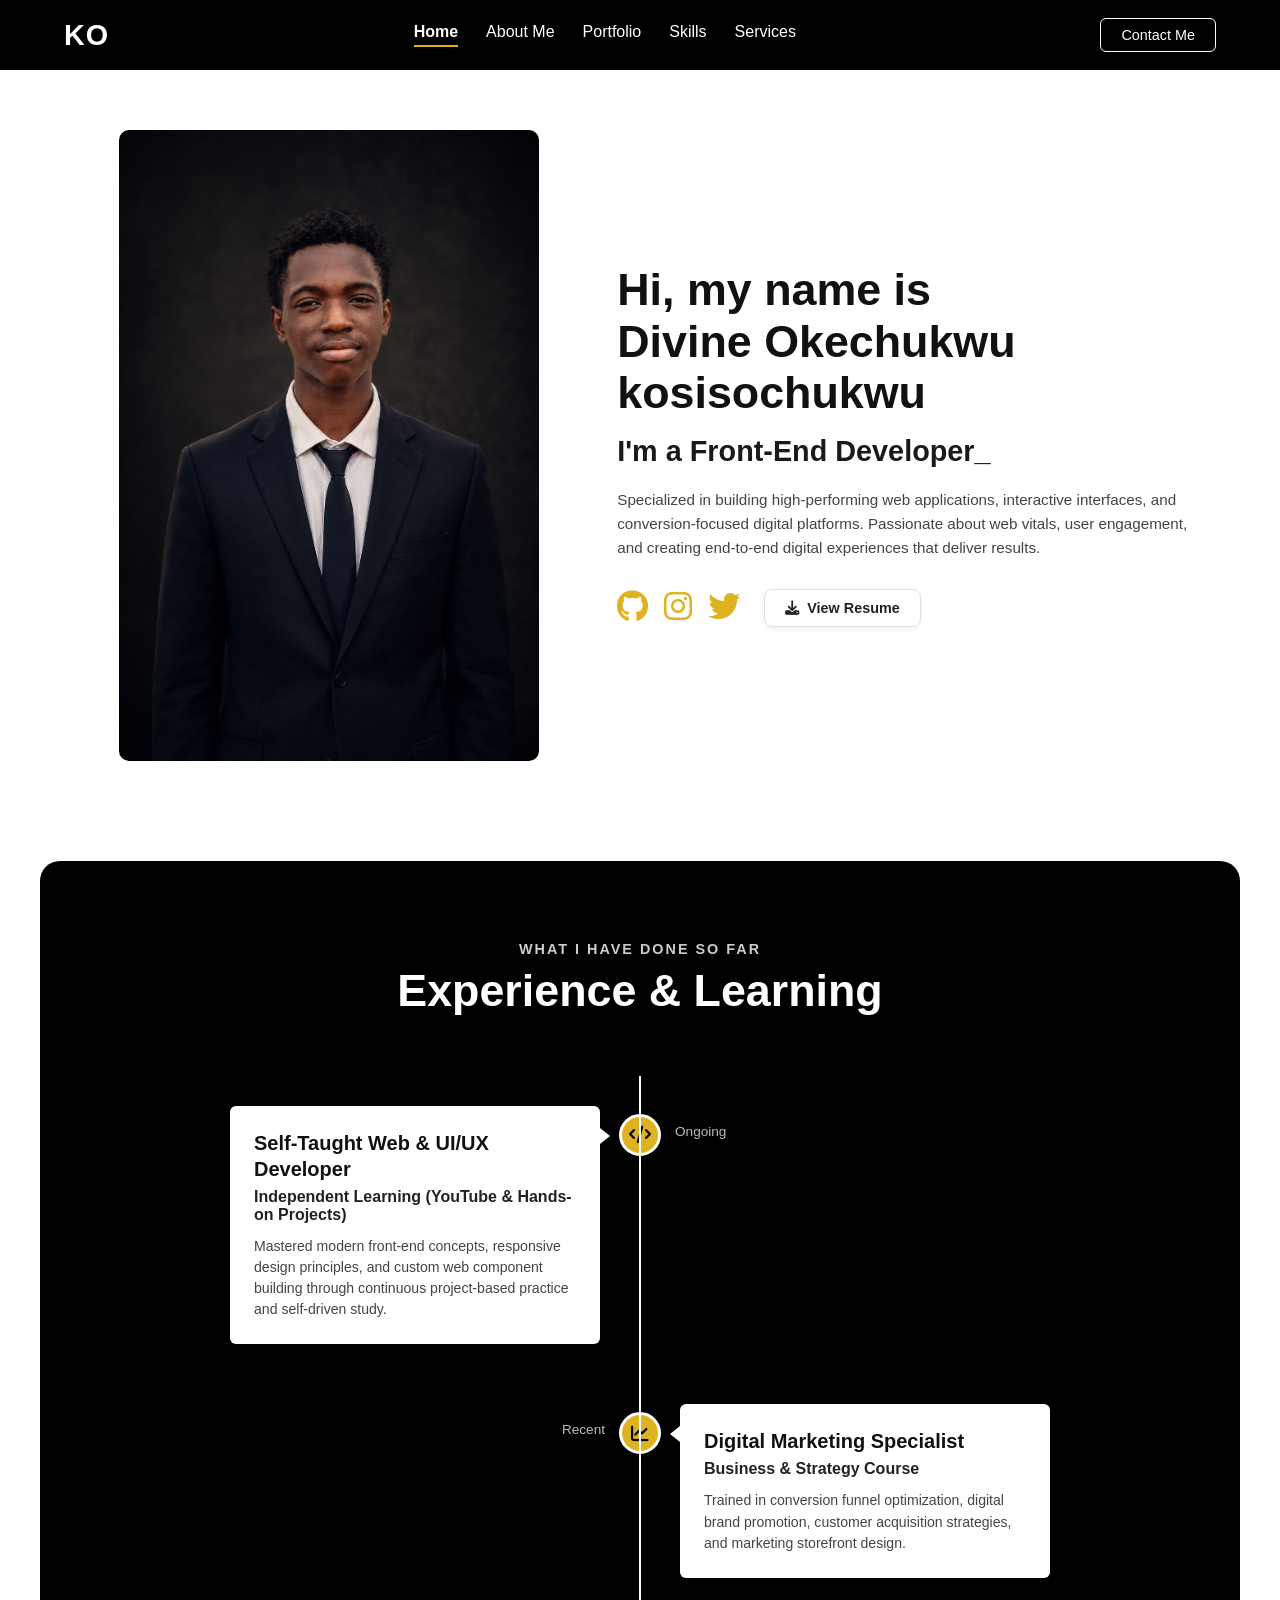
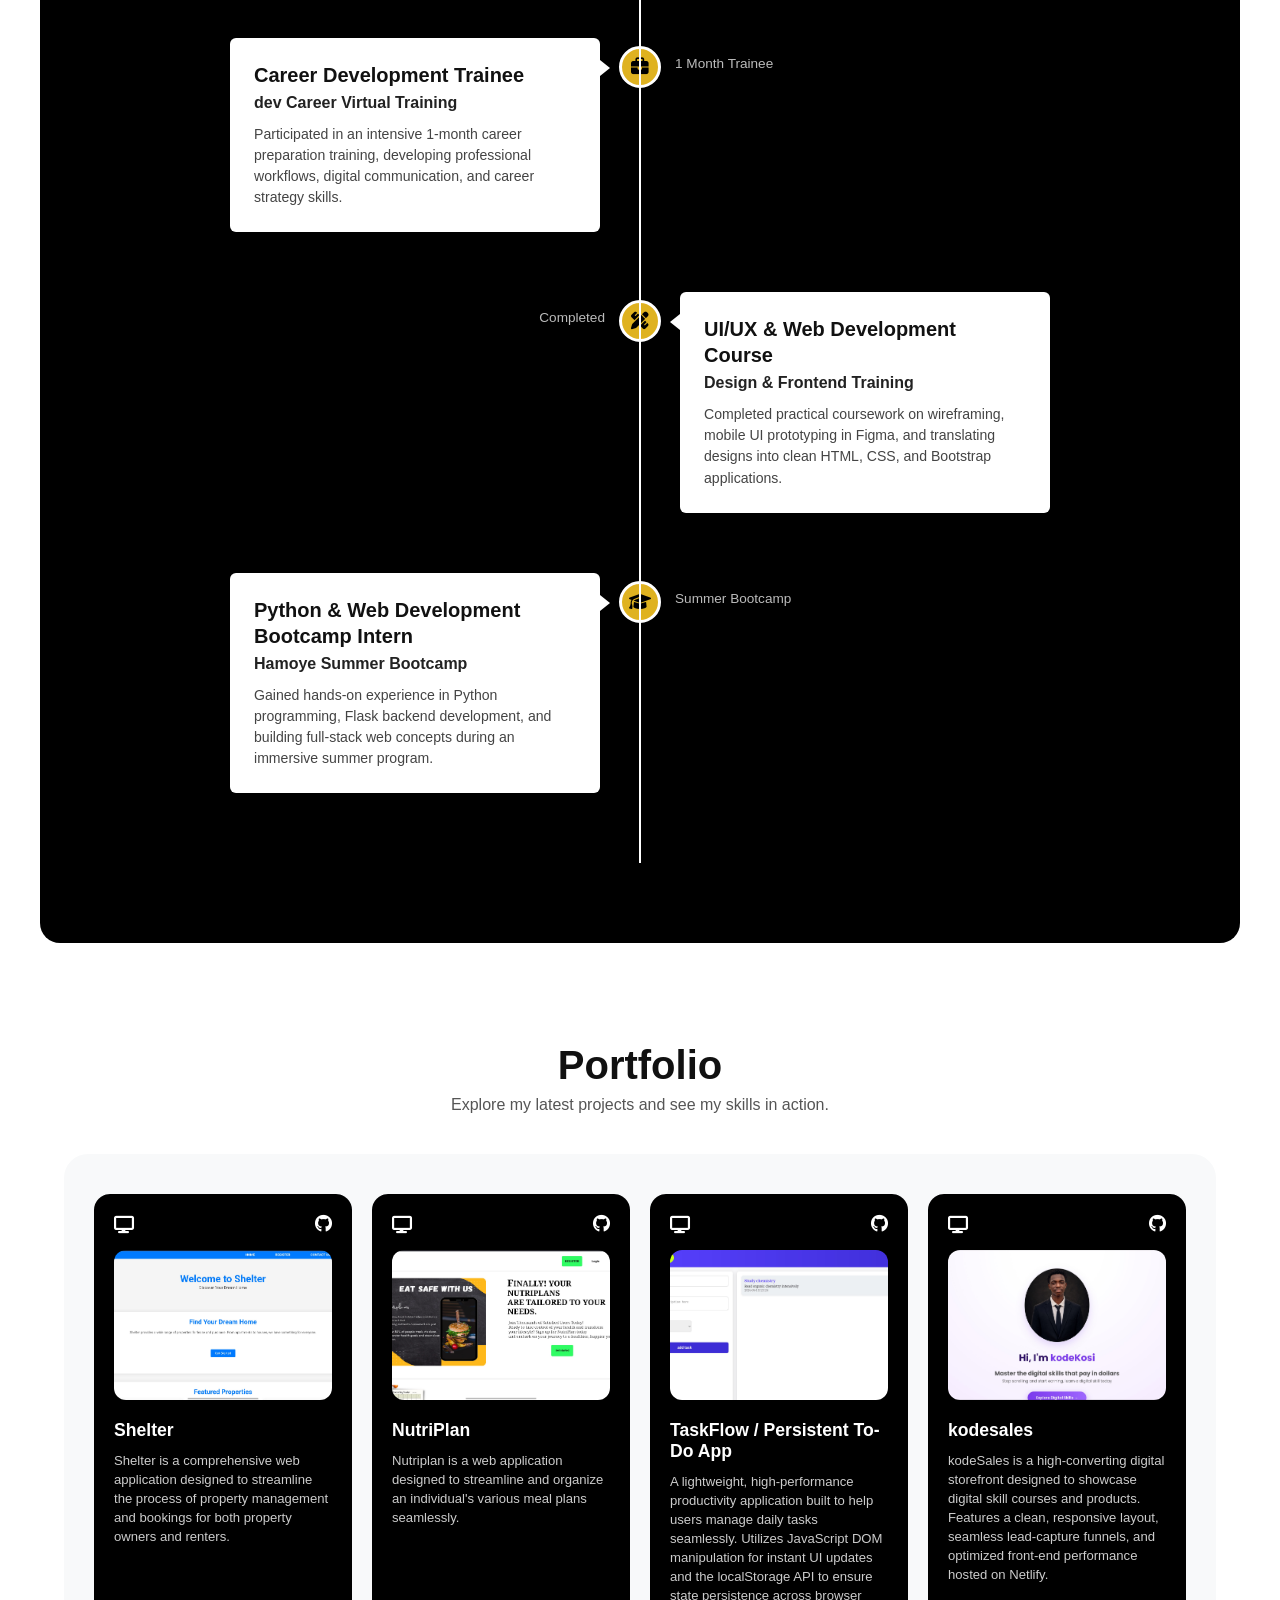
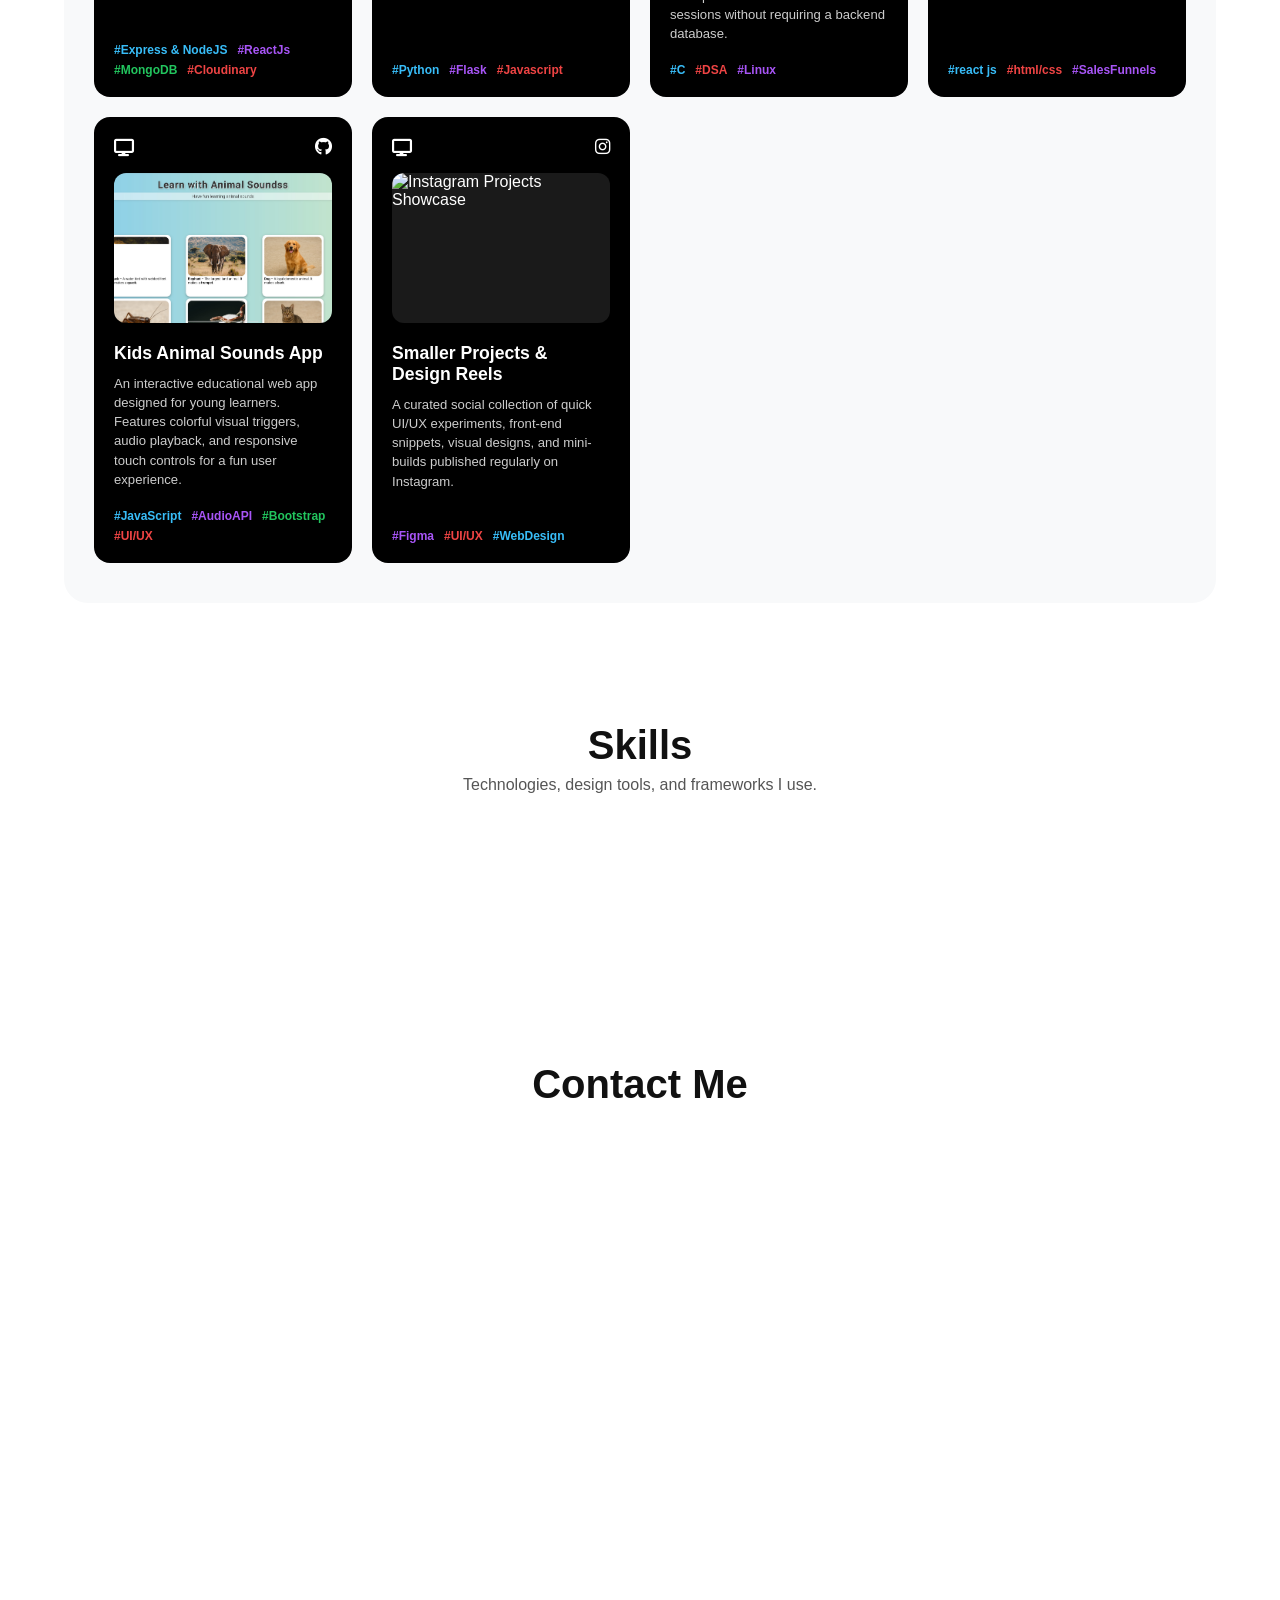
==== index.html @ f2a3d85d "Update image sources in index.html" ====
<!DOCTYPE html>
<html lang="en">
<head>
  <meta charset="UTF-8">
  <meta name="viewport" content="width=device-width, initial-scale=1.0">
  <title>Portfolio - Home</title>
  <link rel="stylesheet" href="style.css">
  <!-- Font Awesome for Social & Button Icons -->
  <link rel="stylesheet" href="https://cdnjs.cloudflare.com/ajax/libs/font-awesome/6.4.0/css/all.min.css">
</head>
<body>

  <!-- Navigation Bar -->
  <header class="navbar">
    <div class="nav-container">
      <a href="#" class="logo">KO</a>
      <nav class="nav-links">
        <a href="#home">Home</a>
        <a href="#about" class="active">About Me</a>
        <a href="#portfolio">Portfolio</a>
        <a href="#skills">Skills</a>
        <a href="#services">Services</a>
      </nav>
      <a href="#contact" class="btn-contact">Contact Me</a>
    </div>
  </header>

  <!-- Hero / About Section -->
  <section class="hero-section" id='hero'>
    <div class="hero-container">
      
      <!-- Profile Image -->
      <div class="hero-image">
        <img src="gemnipic.png" alt="Profile Photo">
      </div>

      <!-- Profile Info -->
      <div class="hero-content">
        <h1 class="hero-title">
          Hi, my name is <br>
          <span class="name">Divine Okechukwu kosisochukwu</span>
        </h1>
        
        <h2 class="hero-subtitle">
          I'm a <span class="typing-text">frontend web developer</span><span class="cursor">_</span>
        </h2>

        <p class="hero-description">
         Specialized in building high-performing web applications, interactive interfaces, and conversion-focused digital platforms. Passionate
          about web vitals, user engagement, and creating end-to-end digital experiences that deliver results.
        </p>

        <!-- Social Icons & Resume Button -->
        <div class="hero-actions">
          <div class="social-icons">
            <a href="https://github.com/KosisochukwuD" aria-label="GitHub"><i class="fa-brands fa-github"></i></a>
            <a href="" aria-label="instagram"><i class="fa-brands fa-instagram"></i></a>
            <a href="https://x.com/kodekodeccak" aria-label="X (Twitter)"><i class="fa-brands fa-twitter"></i></a>
          </div>
          
          <a href="#" class="btn-resume">
            <i class="fa-solid fa-download"></i> View Resume
          </a>
        </div>
      </div>

    </div>
  </section>
  <!-- ================= EXPERIENCE TIMELINE SECTION ================= -->
<section class="experience-section" id="experience">
  <div class="experience-container">
    
    <span class="section-tag">WHAT I HAVE DONE SO FAR</span>
    <h2 class="experience-title">Experience & Learning</h2>

    <div class="timeline">

      <!-- Item 1: Self-Taught & Learning Journey -->
      <div class="timeline-item left">
        <div class="timeline-content">
          <h3>Self-Taught Web & UI/UX Developer</h3>
          <h4>Independent Learning (YouTube & Hands-on Projects)</h4>
          <p>Mastered modern front-end concepts, responsive design principles, and custom web component building through continuous project-based practice and self-driven study.</p>
        </div>
        <div class="timeline-icon">
          <i class="fa-solid fa-code"></i>
        </div>
        <div class="timeline-date">Ongoing</div>
      </div>

      <!-- Item 2: Digital Marketing -->
      <div class="timeline-item right">
        <div class="timeline-content">
          <h3>Digital Marketing Specialist</h3>
          <h4>Business & Strategy Course</h4>
          <p>Trained in conversion funnel optimization, digital brand promotion, customer acquisition strategies, and marketing storefront design.</p>
        </div>
        <div class="timeline-icon">
          <i class="fa-solid fa-chart-line"></i>
        </div>
        <div class="timeline-date">Recent</div>
      </div>

      <!-- Item 3: Virtual Training -->
      <div class="timeline-item left">
        <div class="timeline-content">
          <h3>Career Development Trainee</h3>
          <h4>dev Career Virtual Training</h4>
          <p>Participated in an intensive 1-month career preparation training, developing professional workflows, digital communication, and career strategy skills.</p>
        </div>
        <div class="timeline-icon">
          <i class="fa-solid fa-briefcase"></i>
        </div>
        <div class="timeline-date">1 Month Trainee</div>
      </div>

      <!-- Item 4: UI/UX & Web Dev Course -->
      <div class="timeline-item right">
        <div class="timeline-content">
          <h3>UI/UX & Web Development Course</h3>
          <h4>Design & Frontend Training</h4>
          <p>Completed practical coursework on wireframing, mobile UI prototyping in Figma, and translating designs into clean HTML, CSS, and Bootstrap applications.</p>
        </div>
        <div class="timeline-icon">
          <i class="fa-solid fa-pen-ruler"></i>
        </div>
        <div class="timeline-date">Completed</div>
      </div>

      <!-- Item 5: Hamoye Bootcamp -->
      <div class="timeline-item left">
        <div class="timeline-content">
          <h3>Python & Web Development Bootcamp Intern</h3>
          <h4>Hamoye Summer Bootcamp</h4>
          <p>Gained hands-on experience in Python programming, Flask backend development, and building full-stack web concepts during an immersive summer program.</p>
        </div>
        <div class="timeline-icon">
          <i class="fa-solid fa-graduation-cap"></i>
        </div>
        <div class="timeline-date">Summer Bootcamp</div>
      </div>

    </div>
  </div>
</section>

<!-- ================= PORTFOLIO SECTION ================= -->
<section class="portfolio-section" id="portfolio">
  <div class="portfolio-header">
    <h2>Portfolio</h2>
    <p>Explore my latest projects and see my skills in action.</p>
  </div>

  <div class="portfolio-wrapper">
    <div class="portfolio-grid">

      <!-- Card 1: Shelter -->
      <div class="portfolio-card">
        <div class="card-header-icons">
          <i class="fa-solid fa-display"></i>
          <a href="#" aria-label="GitHub Repository"><i class="fa-brands fa-github"></i></a>
        </div>
        <div class="card-image-box">
          <img src="shelpic~2.jpg" alt="Shelter Project Preview">
        </div>
        <h3>Shelter</h3>
        <p>Shelter is a comprehensive web application designed to streamline the process of property management and bookings for both property owners and renters.</p>
        <div class="card-tags">
          <span class="tag-blue">#Express & NodeJS</span>
          <span class="tag-purple">#ReactJs</span>
          <span class="tag-green">#MongoDB</span>
          <span class="tag-red">#Cloudinary</span>
        </div>
      </div>

      <!-- Card 2: NutriPlan -->
      <div class="portfolio-card">
        <div class="card-header-icons">
          <i class="fa-solid fa-display"></i>
          <a href="#" aria-label="GitHub Repository"><i class="fa-brands fa-github"></i></a>
        </div>
        <div class="card-image-box">
          <img src="nutripic~2.jpg" alt="NutriPlan Project Preview">
        </div>
        <h3>NutriPlan</h3>
        <p>Nutriplan is a web application designed to streamline and organize an individual's various meal plans seamlessly.</p>
        <div class="card-tags">
          <span class="tag-blue">#Python</span>
          <span class="tag-purple">#Flask</span>
          <span class="tag-red">#Javascript</span>
        </div>
      </div>

      <!-- Card 3: Simple Shell -->
      <div class="portfolio-card">
        <div class="card-header-icons">
          <i class="fa-solid fa-display"></i>
          <a href="#" aria-label="GitHub Repository"><i class="fa-brands fa-github"></i></a>
        </div>
        <div class="card-image-box">
          <img src="todopic~2.jpg" alt="To-Do app preview">
        </div>
        <h3>TaskFlow / Persistent To-Do App</h3>
        <p> A lightweight, high-performance productivity application built to help users manage daily tasks seamlessly. Utilizes JavaScript DOM manipulation for 
        instant UI updates and the localStorage API to ensure state persistence across browser sessions without requiring a backend database.</p>
        <div class="card-tags">
          <span class="tag-blue">#C</span>
          <span class="tag-red">#DSA</span>
          <span class="tag-purple">#Linux</span>
        </div>
      </div>

      <!-- Card 4: Monty Bytecode Interpreter -->
      <div class="portfolio-card">
        <div class="card-header-icons">
          <i class="fa-solid fa-display"></i>
          <a href="#" aria-label="GitHub Repository"><i class="fa-brands fa-github"></i></a>
        </div>
        <div class="card-image-box">
          <img src="kodepic~2.jpg" alt="kodesales preview">
        </div>
        <h3>kodesales</h3>
        <p>kodeSales is a high-converting digital storefront designed to showcase digital skill courses and products. Features a clean, responsive layout, seamless lead-capture funnels, and optimized front-end performance hosted on Netlify.</p>
        <div class="card-tags">
          <span class="tag-blue">#react js</span>
          <span class="tag-red">#html/css</span>
          <span class="tag-purple">#SalesFunnels</span>
        </div>
      </div>
 <div class="portfolio-card">
        <div class="card-header-icons">
          <i class="fa-solid fa-display"></i>
          <a href="#" aria-label="GitHub Repository"><i class="fa-brands fa-github"></i></a>
        </div>
        <div class="card-image-box">
          <img src="anpic~2.jpg" alt="Animal Sounds App Preview">
        </div>
        <h3>Kids Animal Sounds App</h3>
        <p>An interactive educational web app designed for young learners. Features colorful visual triggers, audio playback, and responsive touch controls for a fun user experience.</p>
        <div class="card-tags">
          <span class="tag-blue">#JavaScript</span>
          <span class="tag-purple">#AudioAPI</span>
          <span class="tag-green">#Bootstrap</span>
          <span class="tag-red">#UI/UX</span>
        </div>
      </div>

      <!-- Card 4: Micro-Projects Showcase -->
      <div class="portfolio-card">
        <div class="card-header-icons">
          <i class="fa-solid fa-display"></i>
          <a href="#" target="_blank" aria-label="Instagram Profile"><i class="fa-brands fa-instagram"></i></a>
        </div>
        <div class="card-image-box">
          <img src="instapic~2.jpg" alt="Instagram Projects Showcase">
        </div>
        <h3>Smaller Projects & Design Reels</h3>
        <p>A curated social collection of quick UI/UX experiments, front-end snippets, visual designs, and mini-builds published regularly on Instagram.</p>
        <div class="card-tags">
          <span class="tag-purple">#Figma</span>
          <span class="tag-red">#UI/UX</span>
          <span class="tag-blue">#WebDesign</span>
        </div>
      </div>
    </div>
  </div>
</section>


<!-- ================= SKILLS SECTION ================= -->
<section class="skills-section" id="skills">
  <div class="skills-header">
    <h2>Skills</h2>
    <p>Technologies, design tools, and frameworks I use.</p>
  </div>

  <div class="skills-banner">
    <div class="skill-circle" title="HTML5"><i class="fa-brands fa-html5" style="color: #e34f26;"></i></div>
    <div class="skill-circle" title="CSS3"><i class="fa-brands fa-css3-alt" style="color: #1572b6;"></i></div>
    <div class="skill-circle" title="JavaScript"><i class="fa-brands fa-js" style="color: #f7df1e;"></i></div>
    <div class="skill-circle" title="React"><i class="fa-brands fa-react" style="color: #61dafb;"></i></div>
    <div class="skill-circle" title="Bootstrap"><i class="fa-brands fa-bootstrap" style="color: #7952b3;"></i></div>
    <div class="skill-circle" title="Python"><i class="fa-brands fa-python" style="color: #3776ab;"></i></div>
    <div class="skill-circle" title="Flask"><i class="fa-solid fa-pepper-hot" style="color: #000;"></i></div>
    <div class="skill-circle" title="Figma"><i class="fa-brands fa-figma" style="color: #f24e1e;"></i></div>
  </div>
</section>


<!-- ================= CONTACT ME SECTION ================= -->
<section class="contact-section" id="contact">
  <h2 class="contact-title">Contact Me</h2>

  <div class="contact-card">
    <form class="contact-form" action="#" method="POST">
      <div class="form-group">
        <label for="name">Name</label>
        <input type="text" id="name" name="name" required>
      </div>

      <div class="form-group">
        <label for="email">Email</label>
        <input type="email" id="email" name="email" required>
      </div>

      <div class="form-group">
        <label for="message">Message</label>
        <textarea id="message" name="message" rows="3" required></textarea>
      </div>

      <button type="submit" class="btn-send">Send</button>
    </form>
  </div>
</section>
</body>
<script src="script.js"></script>
</html>
---- style.css ----
/* Reset & Base Styles */
* {
  margin: 0;
  padding: 0;
  box-sizing: border-box;
  font-family: -apple-system, BlinkMacSystemFont, "Segoe UI", Roboto, Helvetica, Arial, sans-serif;
}

body {
  background-color: #ffffff;
  color: #111111;
}

/* ================= NAVBAR ================= */
.navbar {
  background-color: #000000;
  padding: 18px 5%;
  position: sticky;
  top: 0;
  z-index: 1000;
}

.nav-container {
  max-width: 1200px;
  margin: 0 auto;
  display: flex;
  justify-content: space-between;
  align-items: center;
}

.logo {
  color: #ffffff;
  font-size: 1.8rem;
  font-weight: 700;
  text-decoration: none;
  letter-spacing: 1px;
}

.nav-links {
  display: flex;
  gap: 28px;
}

.nav-links a {
  color: #ffffff;
  text-decoration: none;
  font-size: 1rem;
  font-weight: 500;
  transition: opacity 0.2s;
}

.nav-links a:hover,
.nav-links a.active {
  font-weight: 700;
}

.btn-contact {
  color: #ffffff;
  text-decoration: none;
  border: 1px solid #ffffff;
  padding: 8px 20px;
  border-radius: 6px;
  font-size: 0.9rem;
  transition: background-color 0.2s, color 0.2s;
}

.btn-contact:hover {
  background-color: #ffffff;
  color: #000000;
}

/* ================= HERO / ABOUT SECTION ================= */
.hero-section {
  padding: 60px 5%;
  display: flex;
  justify-content: center;
  align-items: center;
}

.hero-container {
  max-width: 1100px;
  width: 100%;
  display: flex;
  align-items: center;
  gap: 50px;
}

/* Image Container */
.hero-image {
  flex: 1;
  display: flex;
  justify-content: center;
}

.hero-image img {
  width: 100%;
  max-width: 420px;
  height: auto;
  object-fit: cover;
  border-radius: 10px;
}

/* Text Content */
.hero-content {
  flex: 1.2;
}

.hero-title {
  font-size: 2.8rem;
  font-weight: 800;
  color: #111111;
  line-height: 1.15;
  margin-bottom: 16px;
}

.hero-subtitle {
  font-size: 1.8rem;
  font-weight: 800;
  color: #1a1a1a;
  margin-bottom: 20px;
}

.cursor {
  animation: blink 1s infinite;
}

@keyframes blink {
  0%, 100% { opacity: 1; }
  50% { opacity: 0; }
}

.hero-description {
  font-size: 0.95rem;
  color: #444444;
  line-height: 1.6;
  margin-bottom: 28px;
  max-width: 580px;
}

/* Actions Row */
.hero-actions {
  display: flex;
  align-items: center;
  gap: 24px;
}

.social-icons {
  display: flex;
  gap: 16px;
}

.social-icons a {
  color: #dfb220; /* Matching the yellow-gold color */
  font-size: 2rem;
  text-decoration: none;
  transition: transform 0.2s ease;
}

.social-icons a:hover {
  transform: translateY(-3px);
}

/* Resume Button */
.btn-resume {
  display: inline-flex;
  align-items: center;
  gap: 8px;
  background-color: #ffffff;
  color: #222222;
  border: 1px solid #e0e0e0;
  padding: 10px 20px;
  border-radius: 8px;
  font-weight: 600;
  font-size: 0.9rem;
  text-decoration: none;
  box-shadow: 0 2px 5px rgba(0, 0, 0, 0.05);
  transition: box-shadow 0.2s, transform 0.2s;
}

.btn-resume:hover {
  box-shadow: 0 4px 12px rgba(0, 0, 0, 0.1);
  transform: translateY(-1px);
}

/* ================= RESPONSIVE DESIGN ================= */
@media (max-width: 900px) {
  .hero-container {
    flex-direction: column;
    text-align: center;
  }

  .hero-title {
    font-size: 2.2rem;
  }

  .hero-subtitle {
    font-size: 1.4rem;
  }

  .hero-actions {
    justify-content: center;
    flex-wrap: wrap;
  }

  .nav-links {
    display: none; /* Add a hamburger menu here if needed for mobile */
  }
}
/* ================= EXPERIENCE / TIMELINE SECTION ================= */
.experience-section {
  background-color: #000000;
  color: #ffffff;
  padding: 80px 20px;
  border-radius: 20px;
  max-width: 1200px;
  margin: 40px auto;
}

.experience-container {
  max-width: 1000px;
  margin: 0 auto;
  text-align: center;
}

.section-tag {
  display: block;
  font-size: 0.9rem;
  letter-spacing: 2px;
  color: #cccccc;
  text-transform: uppercase;
  margin-bottom: 8px;
  font-weight: 600;
}

.experience-title {
  font-size: 2.8rem;
  font-weight: 800;
  color: #ffffff;
  margin-bottom: 60px;
}

/* Timeline Layout */
.timeline {
  position: relative;
  max-width: 900px;
  margin: 0 auto;
  padding: 20px 0;
}

/* Central Vertical White Line */
.timeline::after {
  content: '';
  position: absolute;
  width: 2px;
  background-color: #ffffff;
  top: 0;
  bottom: 0;
  left: 50%;
  margin-left: -1px;
}

/* Individual Timeline Items */
.timeline-item {
  position: relative;
  width: 50%;
  padding: 10px 40px;
  box-sizing: border-box;
  margin-bottom: 40px;
}

/* Left & Right Alternating Positions */
.timeline-item.left {
  left: 0;
  text-align: left;
}

.timeline-item.right {
  left: 50%;
  text-align: left;
}

/* White Content Cards */
.timeline-content {
  background-color: #ffffff;
  color: #111111;
  padding: 24px;
  border-radius: 6px;
  position: relative;
  box-shadow: 0 4px 15px rgba(0, 0, 0, 0.3);
}

.timeline-content h3 {
  font-size: 1.25rem;
  font-weight: 700;
  color: #111111;
  margin-bottom: 6px;
  line-height: 1.3;
}

.timeline-content h4 {
  font-size: 1rem;
  font-weight: 600;
  color: #222222;
  margin-bottom: 12px;
}

.timeline-content p {
  font-size: 0.88rem;
  color: #444444;
  line-height: 1.5;
}

/* Card Arrows / Pointer Triangles */
.timeline-item.left .timeline-content::after {
  content: " ";
  position: absolute;
  top: 22px;
  right: -10px;
  border-width: 8px 0 8px 10px;
  border-style: solid;
  border-color: transparent transparent transparent #ffffff;
}

.timeline-item.right .timeline-content::after {
  content: " ";
  position: absolute;
  top: 22px;
  left: -10px;
  border-width: 8px 10px 8px 0;
  border-style: solid;
  border-color: transparent #ffffff transparent transparent;
}

/* Gold/Yellow Circular Badges */
.timeline-icon {
  position: absolute;
  width: 42px;
  height: 42px;
  background-color: #dfb220; /* Gold/yellow fill */
  border: 3px solid #ffffff;
  border-radius: 50%;
  top: 18px;
  z-index: 2;
  display: flex;
  align-items: center;
  justify-content: center;
  color: #000000;
  font-size: 1.1rem;
}

.timeline-item.left .timeline-icon {
  right: -21px;
}

.timeline-item.right .timeline-icon {
  left: -21px;
}

/* Timeline Dates (Opposite the cards) */
.timeline-date {
  position: absolute;
  top: 28px;
  font-size: 0.85rem;
  color: #bbbbbb;
  white-space: nowrap;
}

.timeline-item.left .timeline-date {
  left: calc(100% + 35px);
}

.timeline-item.right .timeline-date {
  right: calc(100% + 35px);
}

/* ================= MOBILE RESPONSIVENESS ================= */
@media (max-width: 768px) {
  /* Move central line to the left edge on mobile */
  .timeline::after {
    left: 31px;
  }

  .timeline-item {
    width: 100%;
    padding-left: 70px;
    padding-right: 15px;
  }

  .timeline-item.left, 
  .timeline-item.right {
    left: 0;
  }

  /* Reposition icons and arrows for single-column mobile view */
  .timeline-item.left .timeline-icon, 
  .timeline-item.right .timeline-icon {
    left: 10px;
    right: auto;
  }

  .timeline-item.left .timeline-content::after,
  .timeline-item.right .timeline-content::after {
    left: -10px;
    right: auto;
    border-width: 8px 10px 8px 0;
    border-color: transparent #ffffff transparent transparent;
  }

  /* Position dates below titles on mobile screens */
  .timeline-item.left .timeline-date,
  .timeline-item.right .timeline-date {
    position: static;
    display: block;
    margin-bottom: 8px;
    color: #dfb220;
    font-weight: 600;
  }
}
/* ================= PORTFOLIO SECTION ================= */
.portfolio-section {
  padding: 60px 5%;
  background-color: #ffffff;
}

.portfolio-header {
  text-align: center;
  margin-bottom: 40px;
}

.portfolio-header h2 {
  font-size: 2.5rem;
  font-weight: 800;
  color: #111111;
  margin-bottom: 8px;
}

.portfolio-header p {
  color: #555555;
  font-size: 1rem;
}

.portfolio-wrapper {
  background-color: #f8f9fa;
  border-radius: 24px;
  padding: 40px 30px;
  max-width: 1250px;
  margin: 0 auto;
}

.portfolio-grid {
  display: grid;
  grid-template-columns: repeat(4, 1fr);
  gap: 20px;
}

.portfolio-card {
  background-color: #000000;
  color: #ffffff;
  border-radius: 16px;
  padding: 20px;
  display: flex;
  flex-direction: column;
}

.card-header-icons {
  display: flex;
  justify-content: space-between;
  align-items: center;
  margin-bottom: 15px;
  font-size: 1.1rem;
}

.card-header-icons a {
  color: #ffffff;
  text-decoration: none;
  transition: opacity 0.2s;
}

.card-header-icons a:hover {
  opacity: 0.7;
}

.card-image-box {
  width: 100%;
  height: 150px;
  border-radius: 12px;
  overflow: hidden;
  margin-bottom: 20px;
  background-color: #1a1a1a;
}

.card-image-box img {
  width: 100%;
  height: 100%;
  object-fit: cover;
}

.portfolio-card h3 {
  font-size: 1.1rem;
  font-weight: 700;
  margin-bottom: 10px;
}

.portfolio-card p {
  font-size: 0.82rem;
  color: #cccccc;
  line-height: 1.45;
  margin-bottom: 20px;
  flex-grow: 1;
}

/* Hashtag / Tech Tags */
.card-tags {
  display: flex;
  flex-wrap: wrap;
  gap: 6px 10px;
  font-size: 0.75rem;
  font-weight: 600;
}

.tag-blue { color: #38bdf8; }
.tag-purple { color: #a855f7; }
.tag-green { color: #22c55e; }
.tag-red { color: #ef4444; }


/* ================= SKILLS SECTION ================= */
.skills-section {
  padding: 60px 5%;
  background-color: #ffffff;
  text-align: center;
}

.skills-header h2 {
  font-size: 2.5rem;
  font-weight: 800;
  color: #111111;
  margin-bottom: 8px;
}

.skills-header p {
  color: #555555;
  font-size: 1rem;
  margin-bottom: 40px;
}

.skills-banner {
  background-color: #000000;
  border-radius: 30px;
  padding: 25px 40px;
  max-width: 900px;
  margin: 0 auto;
  display: flex;
  justify-content: space-around;
  align-items: center;
  flex-wrap: wrap;
  gap: 15px;
}

.skill-circle {
  width: 58px;
  height: 58px;
  background-color: #ffffff;
  border-radius: 50%;
  display: flex;
  justify-content: center;
  align-items: center;
  font-size: 1.8rem;
  color: #000000;
  box-shadow: 0 4px 8px rgba(0, 0, 0, 0.2);
  transition: transform 0.2s ease;
}

.skill-circle:hover {
  transform: scale(1.1);
}


/* ================= CONTACT ME SECTION ================= */
.contact-section {
  padding: 60px 5% 100px;
  background-color: #ffffff;
  display: flex;
  flex-direction: column;
  align-items: center;
}

.contact-title {
  font-size: 2.5rem;
  font-weight: 800;
  color: #111111;
  margin-bottom: 40px;
}

.contact-card {
  background-color: #ffffff;
  border: 1px solid #e0e0e0;
  border-radius: 20px;
  padding: 35px;
  width: 100%;
  max-width: 520px;
  box-shadow: 0 8px 30px rgba(0, 0, 0, 0.04);
}

.contact-form {
  display: flex;
  flex-direction: column;
  gap: 20px;
}

.form-group {
  display: flex;
  flex-direction: column;
  text-align: left;
}

.form-group label {
  font-size: 0.85rem;
  font-weight: 700;
  color: #111111;
  margin-bottom: 6px;
}

.form-group input,
.form-group textarea {
  width: 100%;
  padding: 12px 16px;
  border: 1px solid #d1d5db;
  border-radius: 8px;
  font-size: 0.95rem;
  outline: none;
  background-color: #ffffff;
  transition: border-color 0.2s, box-shadow 0.2s;
}

.form-group input:focus,
.form-group textarea:focus {
  border-color: #000000;
  box-shadow: 0 0 0 2px rgba(0, 0, 0, 0.1);
}

.btn-send {
  width: 100%;
  background-color: #ffffff;
  color: #111111;
  border: 1px solid #e0e0e0;
  padding: 12px;
  border-radius: 8px;
  font-size: 0.95rem;
  font-weight: 600;
  cursor: pointer;
  box-shadow: 0 2px 4px rgba(0, 0, 0, 0.05);
  transition: background-color 0.2s, box-shadow 0.2s;
  margin-top: 5px;
}

.btn-send:hover {
  background-color: #f9f9f9;
  box-shadow: 0 4px 12px rgba(0, 0, 0, 0.08);
}


/* ================= RESPONSIVE DESIGN ================= */
@media (max-width: 1024px) {
  .portfolio-grid {
    grid-template-columns: repeat(2, 1fr);
  }
}

@media (max-width: 640px) {
  .portfolio-grid {
    grid-template-columns: 1fr;
  }
  
  .portfolio-wrapper {
    padding: 20px 15px;
  }
  
  .skills-banner {
    padding: 20px;
    border-radius: 20px;
  }
}
/* Smooth Scroll Behavior Backup */
html {
  scroll-behavior: smooth;
}

/* Ensure Hero section has the id="hero" */
#hero {
  scroll-margin-top: 80px;
}

/* Offset sections for fixed header overlap */
section {
  scroll-margin-top: 80px;
}

/* Scroll Reveal Initial & Active States */
.reveal-on-scroll {
  opacity: 0;
  transform: translateY(30px);
  transition: opacity 0.6s cubic-bezier(0.16, 1, 0.3, 1), transform 0.6s cubic-bezier(0.16, 1, 0.3, 1);
}

.reveal-on-scroll.revealed {
  opacity: 1;
  transform: translateY(0);
}

/* Active Nav Link Styling */
.nav-links a.active {
  border-bottom: 2px solid #dfb220;
  padding-bottom: 4px;
}
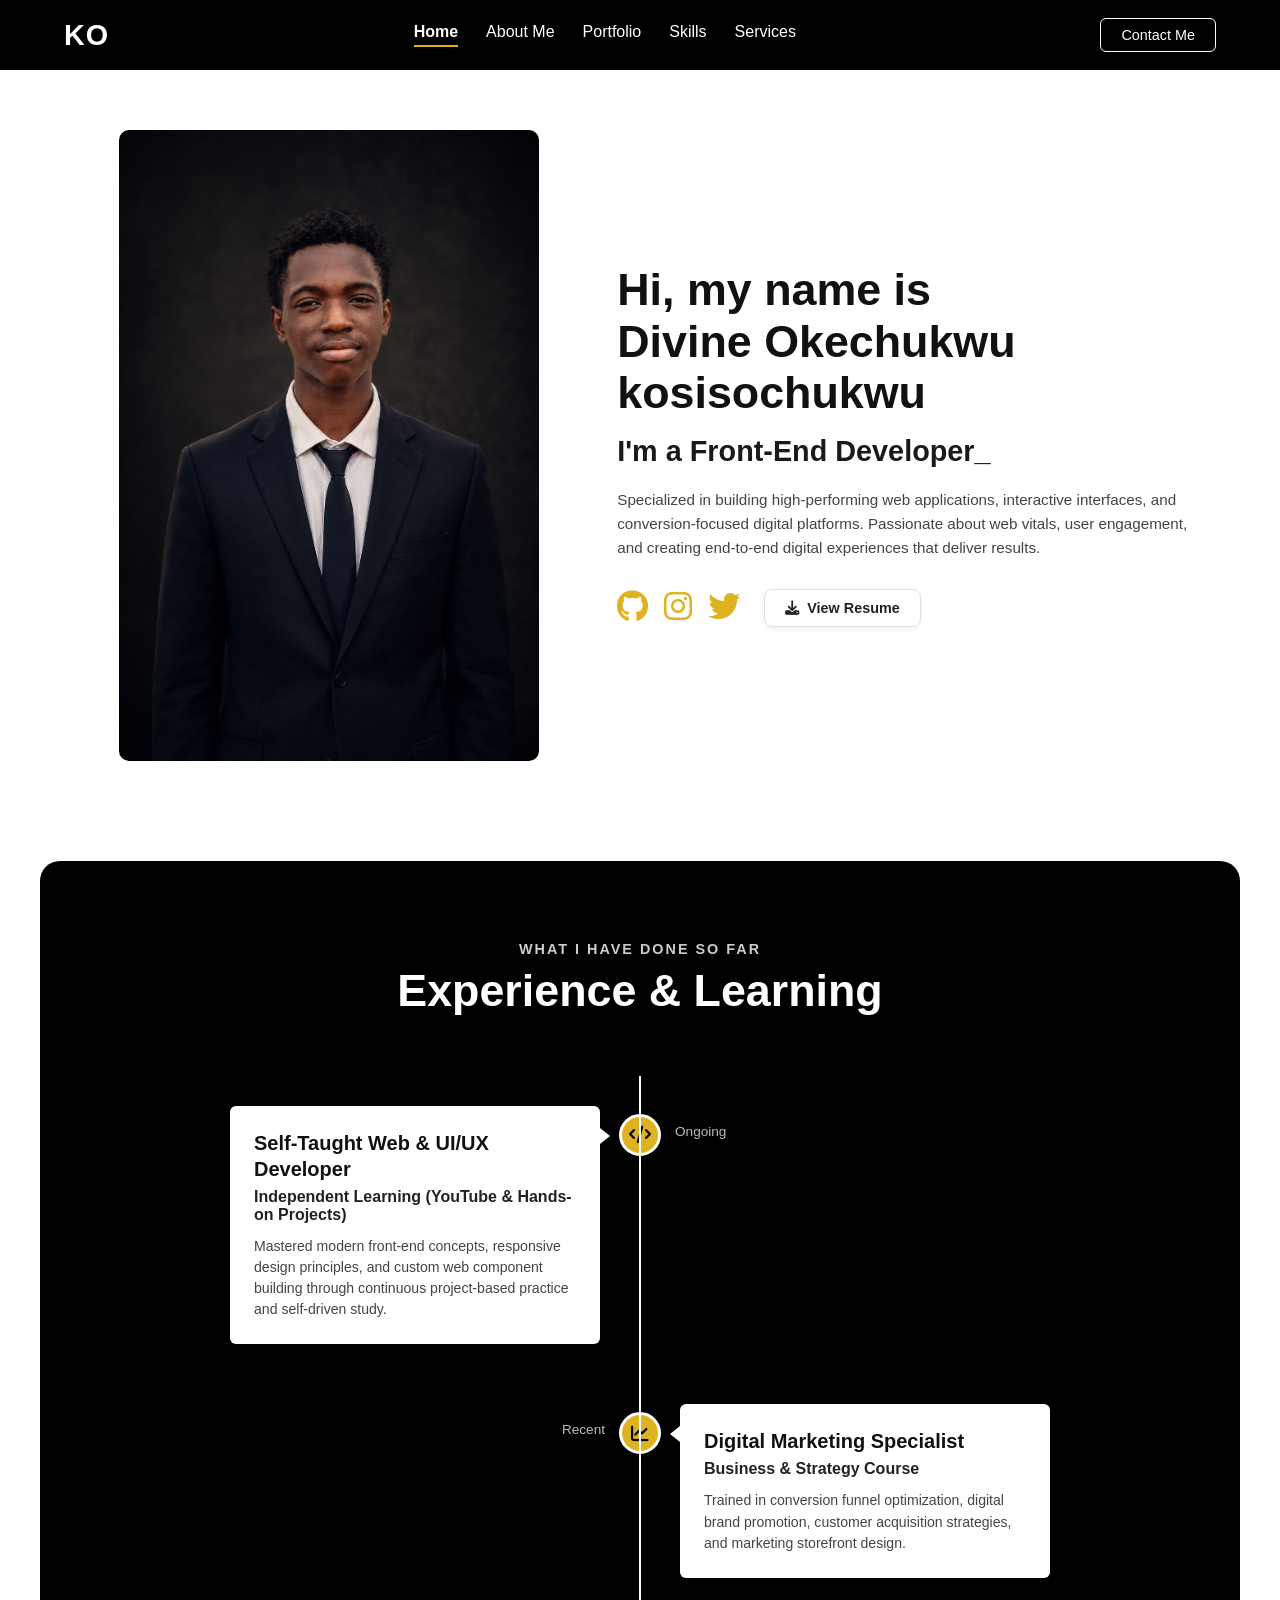
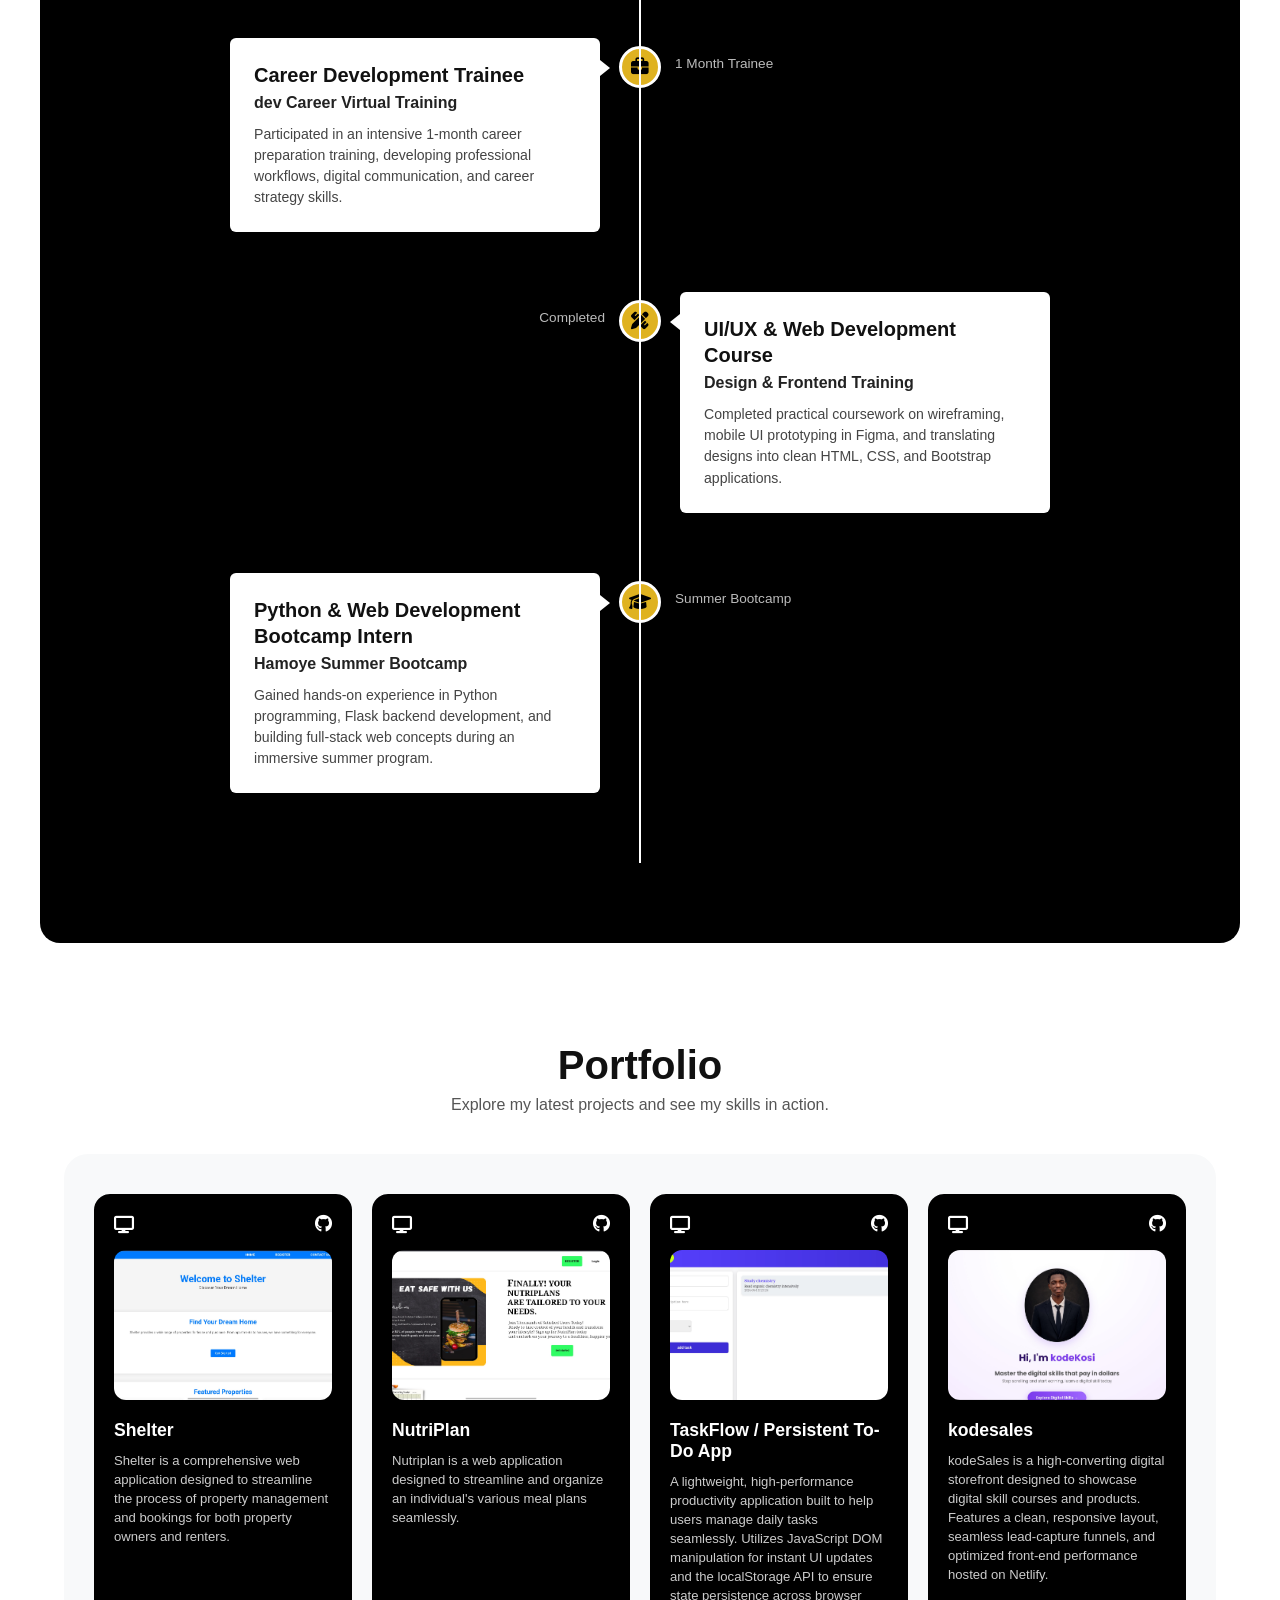
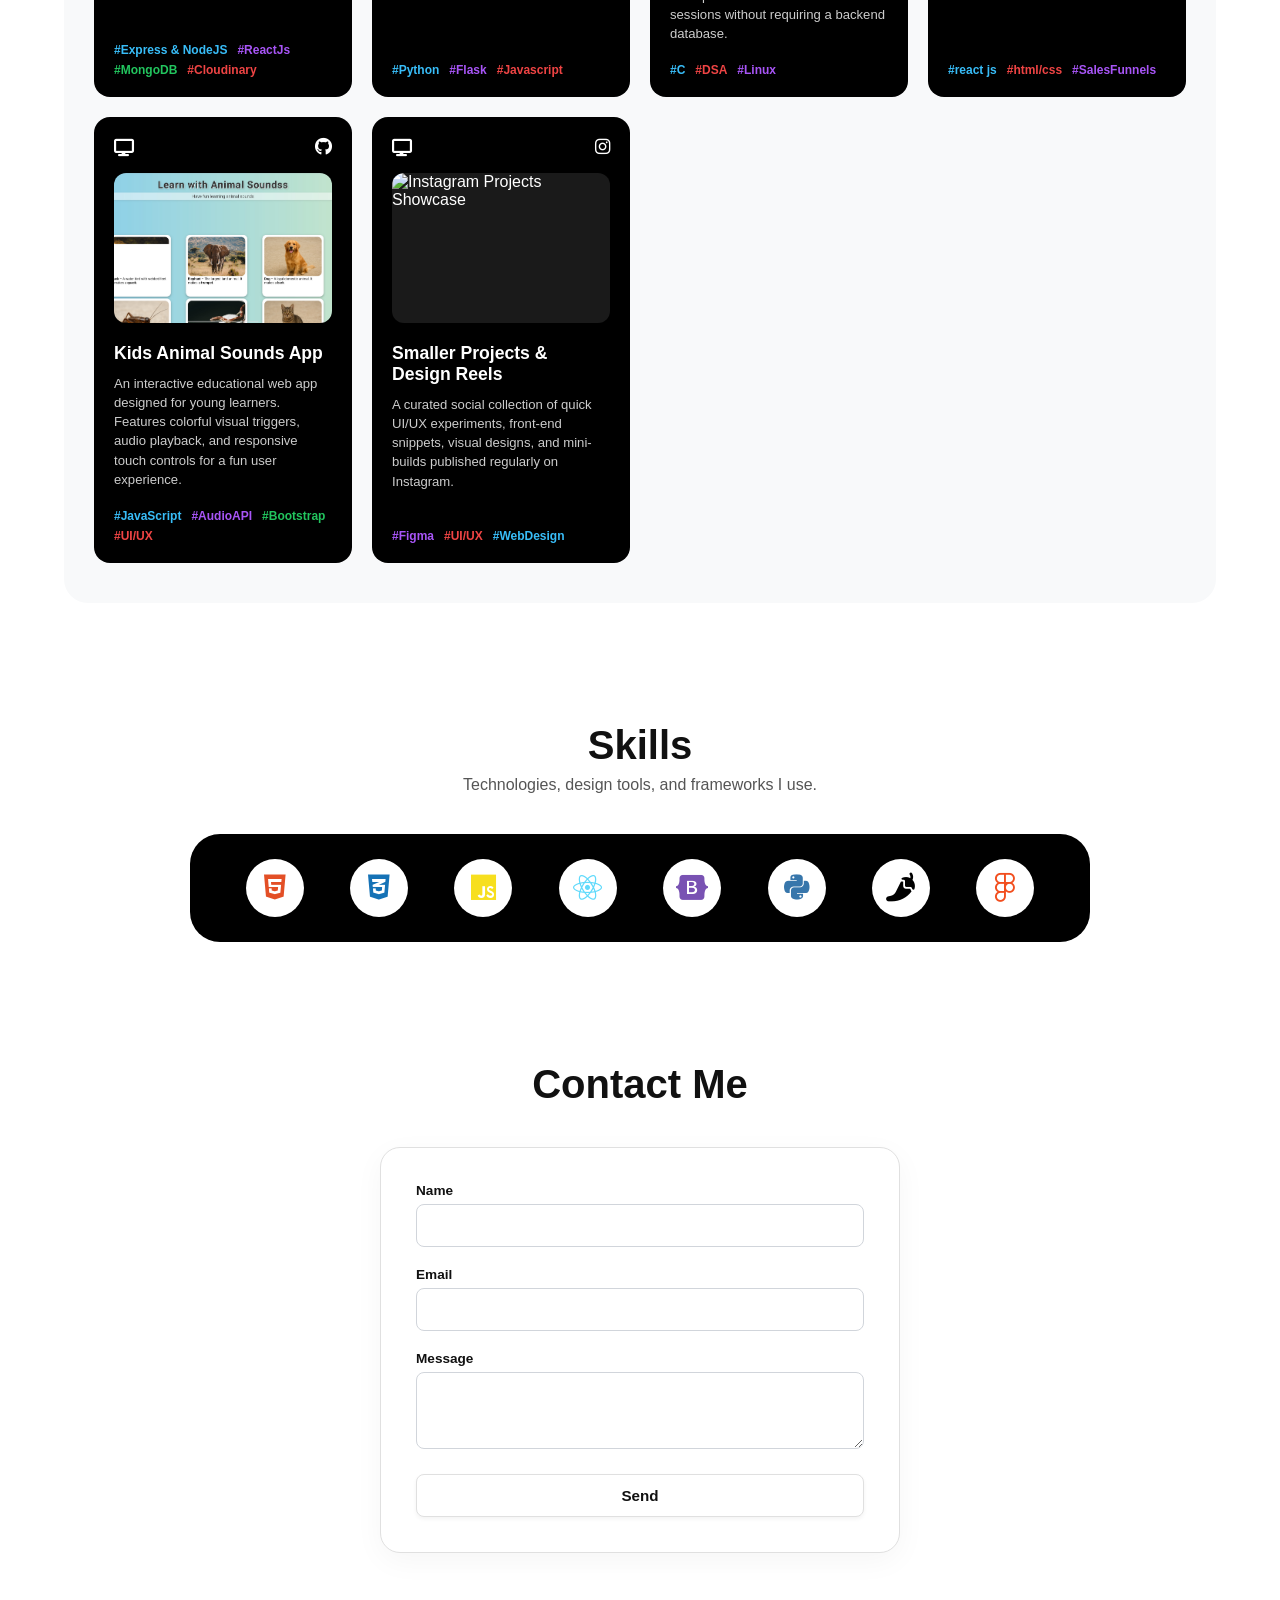
==== commit 27dccfb8: "Update form action URL in contact form" ====
--- a/index.html
+++ b/index.html
@@ -292,7 +292,7 @@
   <h2 class="contact-title">Contact Me</h2>
 
   <div class="contact-card">
-    <form class="contact-form" action="#" method="POST">
+    <form class="contact-form" action="https://formspree.io/f/mnpadyrw" method="POST">
       <div class="form-group">
         <label for="name">Name</label>
         <input type="text" id="name" name="name" required>
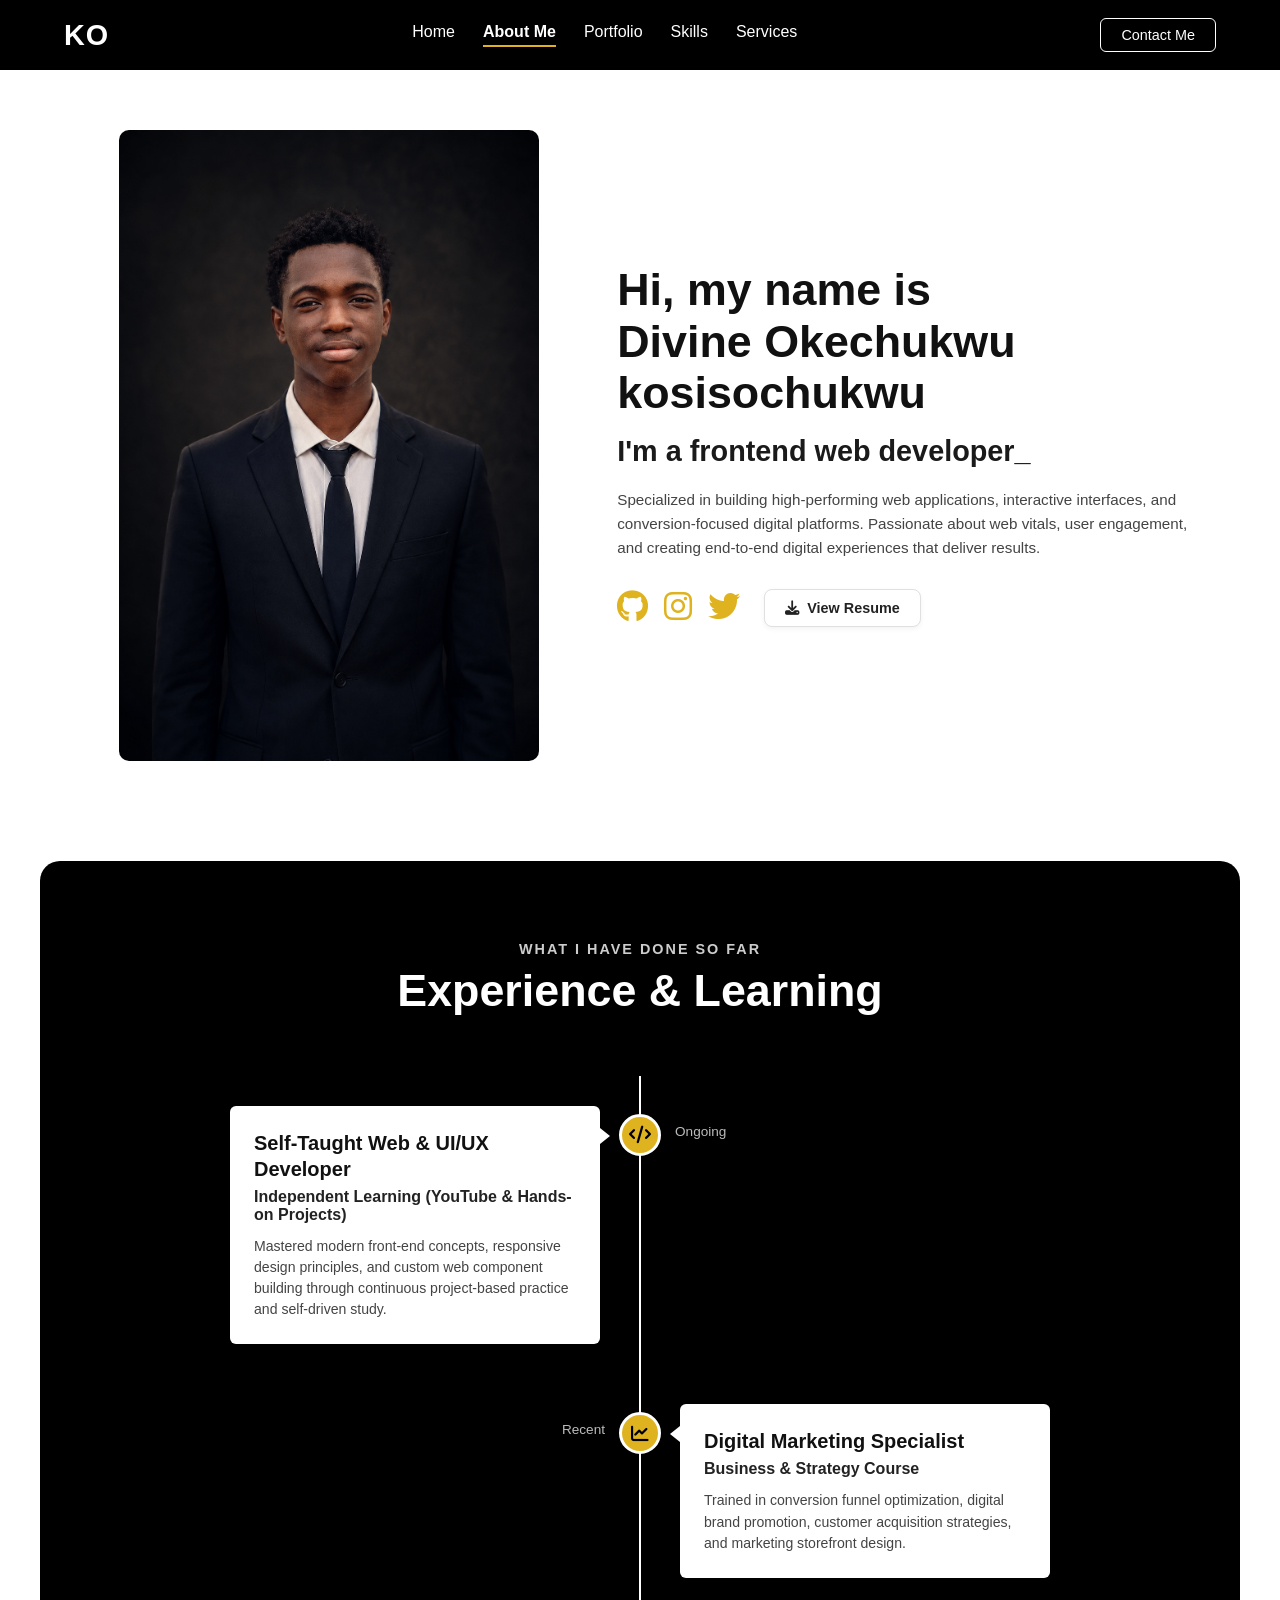
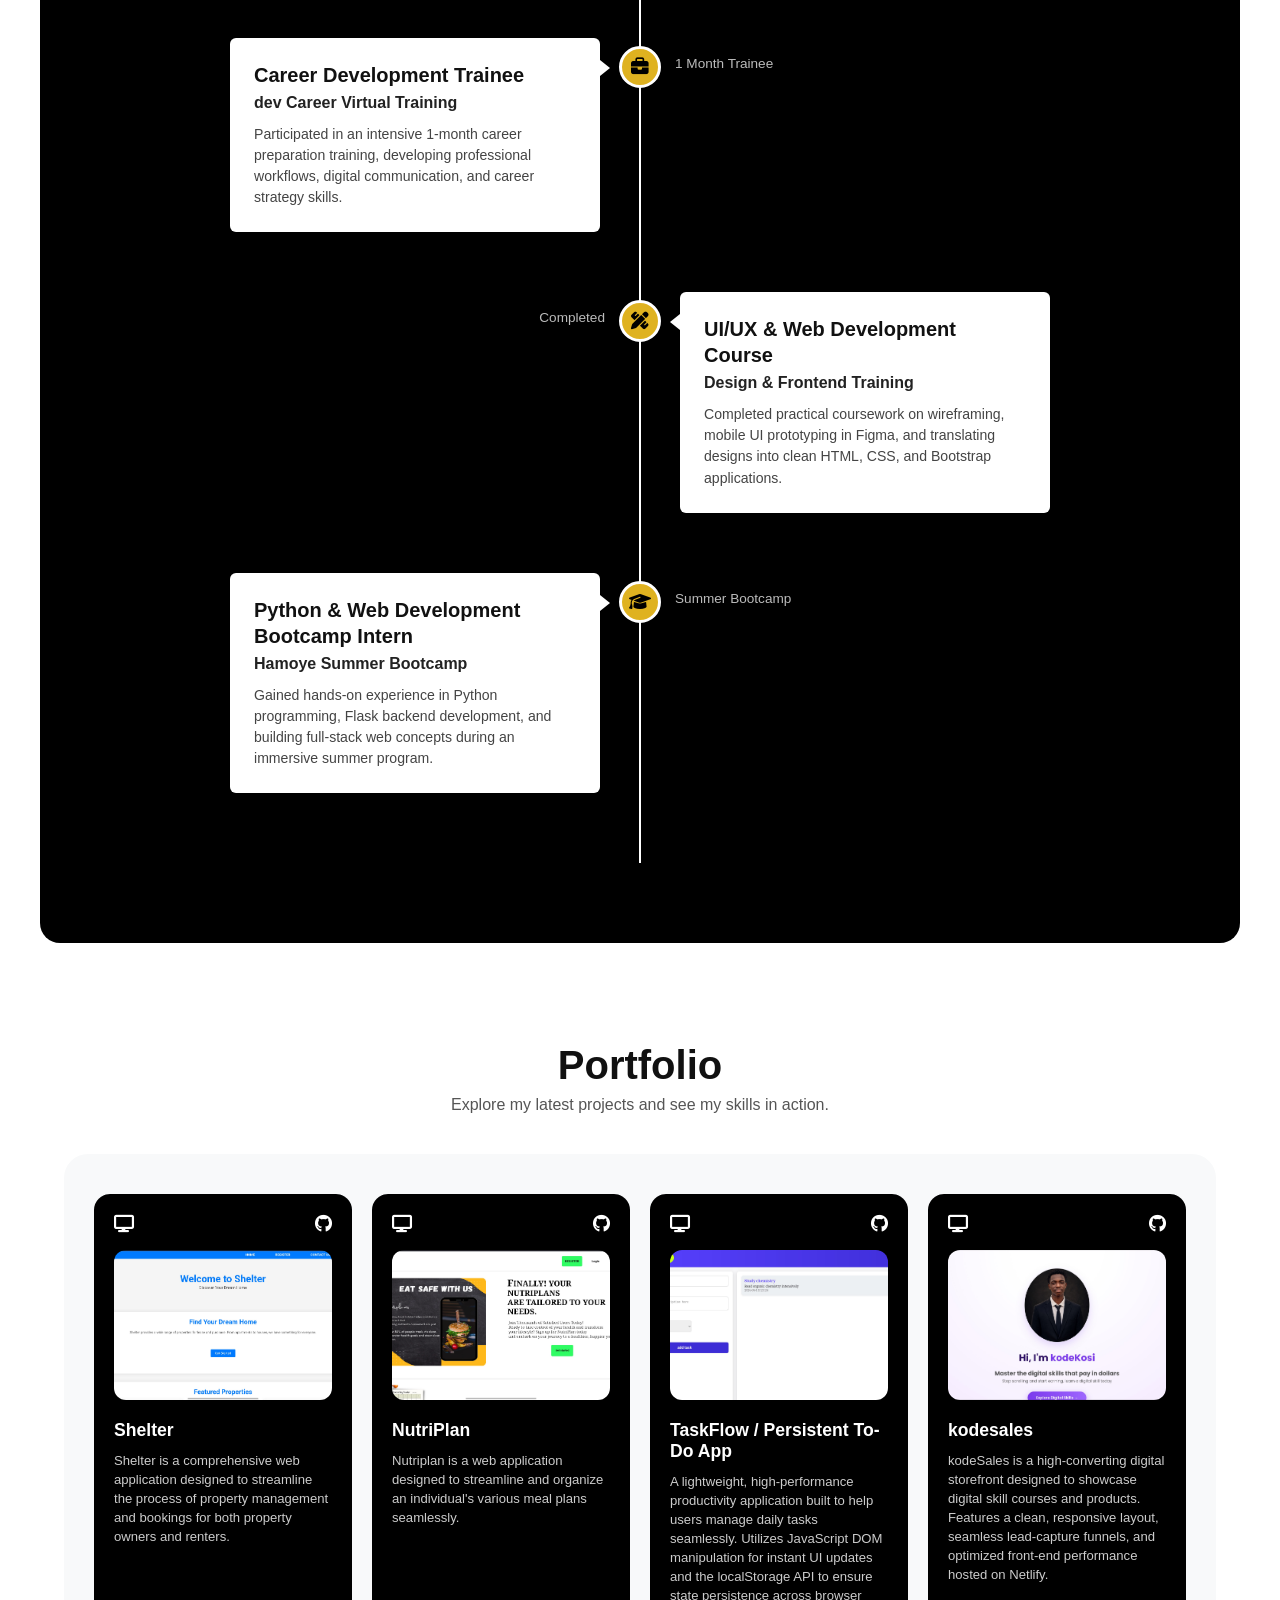
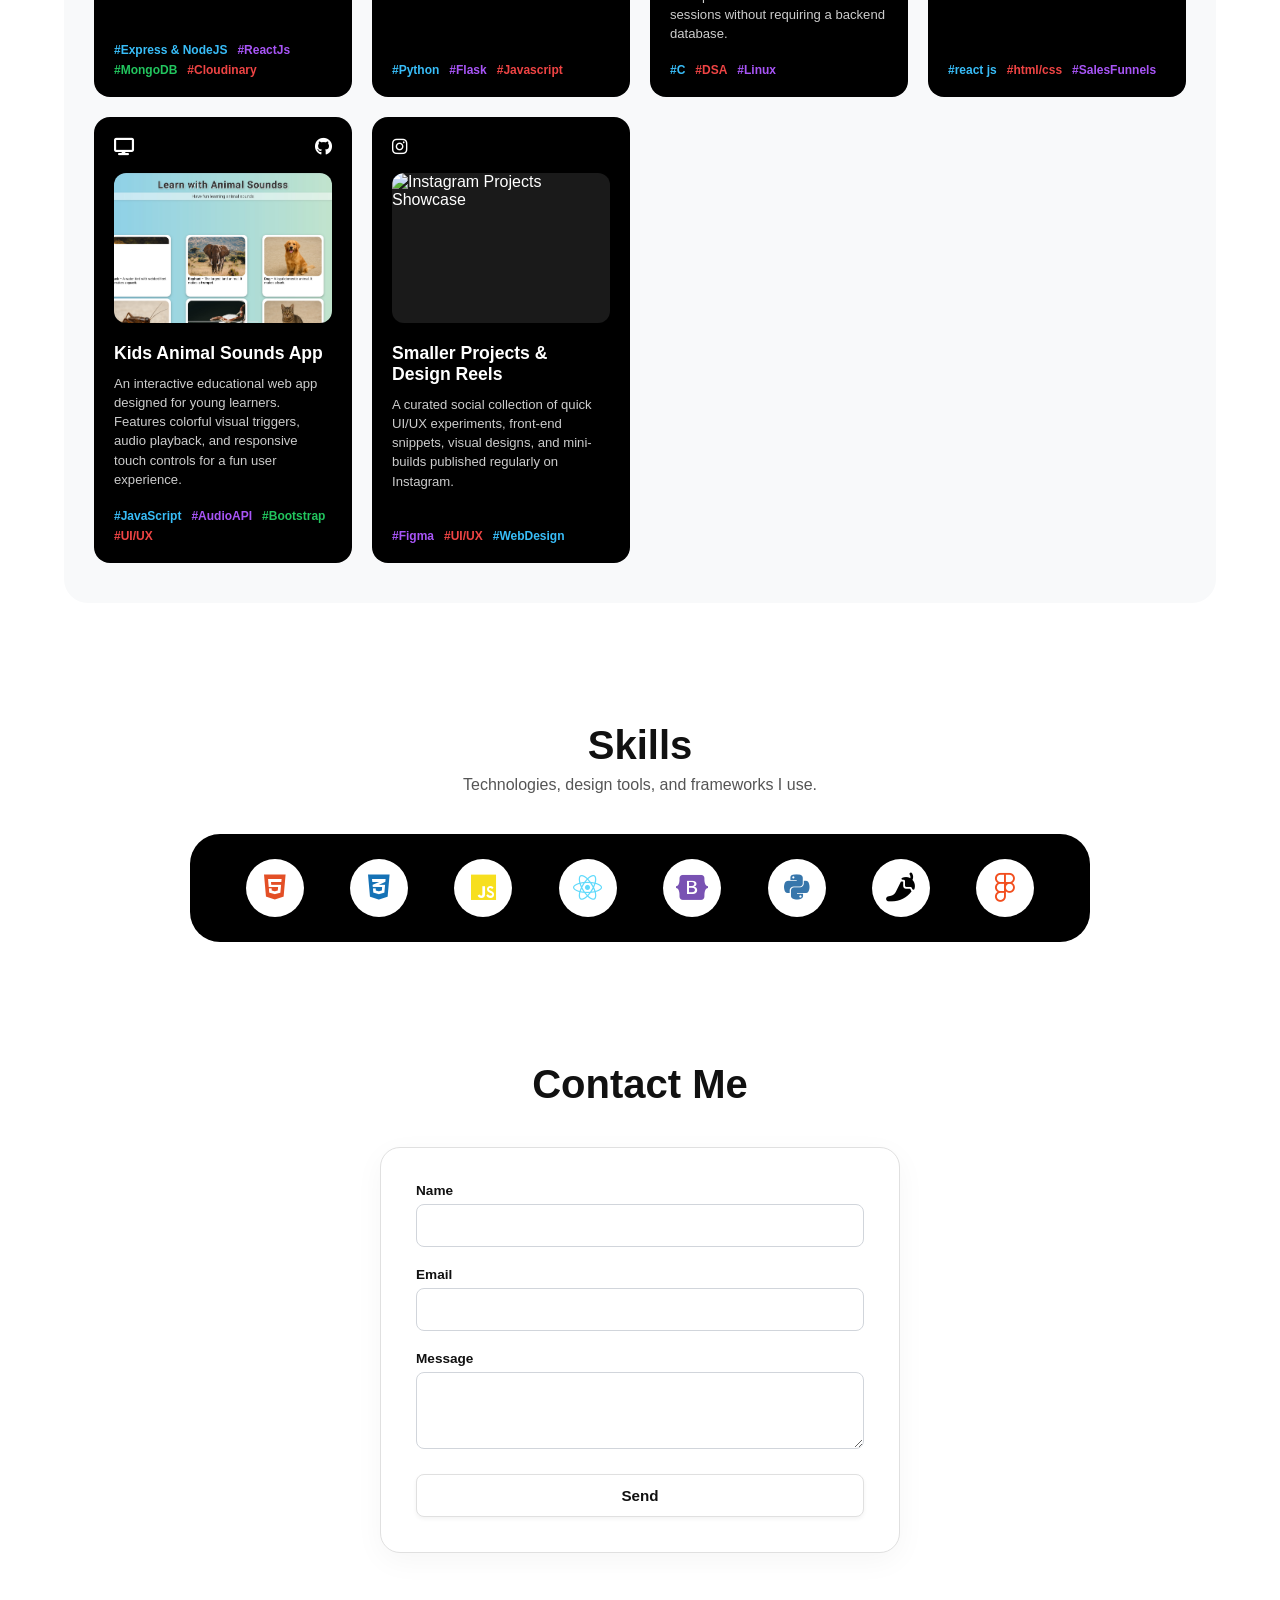
==== commit 638f4049: "Update portfolio title and links in index.html" ====
--- a/index.html
+++ b/index.html
@@ -3,7 +3,7 @@
 <head>
   <meta charset="UTF-8">
   <meta name="viewport" content="width=device-width, initial-scale=1.0">
-  <title>Portfolio - Home</title>
+  <title>kohseatech- Home</title>
   <link rel="stylesheet" href="style.css">
   <!-- Font Awesome for Social & Button Icons -->
   <link rel="stylesheet" href="https://cdnjs.cloudflare.com/ajax/libs/font-awesome/6.4.0/css/all.min.css">
@@ -58,7 +58,7 @@
             <a href="https://x.com/kodekodeccak" aria-label="X (Twitter)"><i class="fa-brands fa-twitter"></i></a>
           </div>
           
-          <a href="#" class="btn-resume">
+          <a href="#about" class="btn-resume">
             <i class="fa-solid fa-download"></i> View Resume
           </a>
         </div>
@@ -157,7 +157,7 @@
       <!-- Card 1: Shelter -->
       <div class="portfolio-card">
         <div class="card-header-icons">
-          <i class="fa-solid fa-display"></i>
+          <a href="https://shelter-p69u.onrender.com/" ><i class="fa-solid fa-display"></i></a>
           <a href="#" aria-label="GitHub Repository"><i class="fa-brands fa-github"></i></a>
         </div>
         <div class="card-image-box">
@@ -176,7 +176,7 @@
       <!-- Card 2: NutriPlan -->
       <div class="portfolio-card">
         <div class="card-header-icons">
-          <i class="fa-solid fa-display"></i>
+          <a href='https://nutriplan-nfgz.onrender.com/'><i class="fa-solid fa-display"></i></a>
           <a href="#" aria-label="GitHub Repository"><i class="fa-brands fa-github"></i></a>
         </div>
         <div class="card-image-box">
@@ -194,7 +194,7 @@
       <!-- Card 3: Simple Shell -->
       <div class="portfolio-card">
         <div class="card-header-icons">
-          <i class="fa-solid fa-display"></i>
+          <a href='https://todoapp45.netlify.app/html/exit'><i class="fa-solid fa-display"></i></a>
           <a href="#" aria-label="GitHub Repository"><i class="fa-brands fa-github"></i></a>
         </div>
         <div class="card-image-box">
@@ -213,7 +213,7 @@
       <!-- Card 4: Monty Bytecode Interpreter -->
       <div class="portfolio-card">
         <div class="card-header-icons">
-          <i class="fa-solid fa-display"></i>
+          <a href="https://kodesales.netlify.app/"><i class="fa-solid fa-display"></i></a>
           <a href="#" aria-label="GitHub Repository"><i class="fa-brands fa-github"></i></a>
         </div>
         <div class="card-image-box">
@@ -229,7 +229,7 @@
       </div>
  <div class="portfolio-card">
         <div class="card-header-icons">
-          <i class="fa-solid fa-display"></i>
+          <a href="https://animal-sounds1.netlify.app/"><i class="fa-solid fa-display"></i></a>
           <a href="#" aria-label="GitHub Repository"><i class="fa-brands fa-github"></i></a>
         </div>
         <div class="card-image-box">
@@ -248,8 +248,8 @@
       <!-- Card 4: Micro-Projects Showcase -->
       <div class="portfolio-card">
         <div class="card-header-icons">
-          <i class="fa-solid fa-display"></i>
-          <a href="#" target="_blank" aria-label="Instagram Profile"><i class="fa-brands fa-instagram"></i></a>
+          
+          <a href="https://www.instagram.com/kohsea_the_digitaldev?igsh=MWpidDlhYXIwZjBqeg==" target="_blank" aria-label="Instagram Profile"><i class="fa-brands fa-instagram"></i></a>
         </div>
         <div class="card-image-box">
           <img src="instapic~2.jpg" alt="Instagram Projects Showcase">
